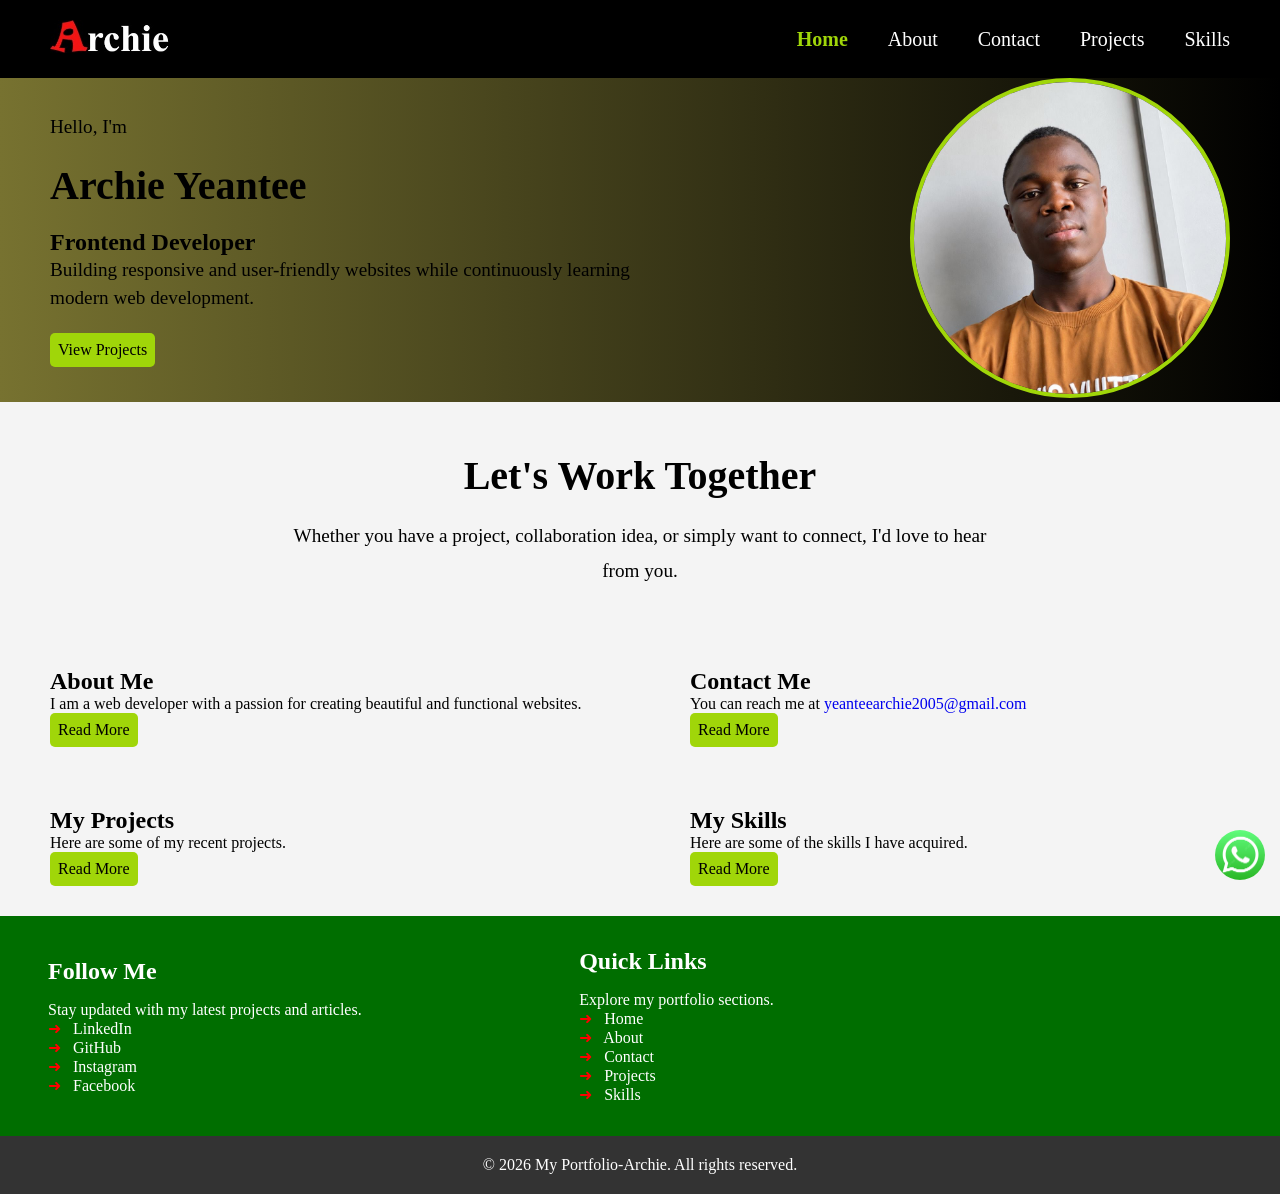
==== index.html @ 3b0dda95 "Initial portfolio upload" ====
<!DOCTYPE html>
<html lang="en">

<head>
    <meta charset="UTF-8">
    <meta name="viewport" content="width=device-width, initial-scale=1.0">
    <meta name="description"
        content="Frontend developer portfolio showcasing projects, skills and responsive web design work.">
    <title>Archie Yeantee | Frontend Developer</title>
    <link rel="stylesheet" href="styles.css">
</head>

<body>
    <header id="header">
        <div class="header-container">
            <a id="home" href="#home"><img src="images/logo.jpg" alt="Archie Yeantee Logo"></a>
            <nav class="nav-section">
                <a class="active" href="index.html">Home</a>
                <a href="about.html">About</a>
                <a href="contact.html">Contact</a>
                <a href="projects.html">Projects</a>
                <a href="skills.html">Skills</a>
            </nav>
        </div>
    </header>

    <section class="hero-section">

        <div class="hero-content">

            <p>Hello, I'm</p>

            <h1>Archie Yeantee</h1>

            <h2>Frontend Developer</h2>

            <p>
                Building responsive and user-friendly websites while
                continuously learning modern web development.
            </p>

            <a href="projects.html" class="hero-btn btn">
                View Projects
            </a>

        </div>

        <div class="hero-image">
            <img src="images/archie2.jpeg" alt="Archie Yeantee">
        </div>

    </section>

    <main>
        <section class="intro-section">

            <h1>Let's Work Together</h1>

            <p>
                Whether you have a project, collaboration idea,
                or simply want to connect, I'd love to hear from you.
            </p>

        </section>

        <section id="section-container">
            <section id="about">
                <h2>About Me</h2>
                <p>I am a web developer with a passion for creating beautiful and functional websites.</p>
                <a href="about.html" class="btn">
                    Read More
                </a>
            </section>

            <section id="contact">
                <h2>Contact Me</h2>
                <p>You can reach me at <a href="mailto:yeanteearchie2005@gmail.com" target="_blank"
                        rel="noopener noreferrer">yeanteearchie2005@gmail.com</a></p>

                <a href="contact.html" class="btn">
                    Read More
                </a>

            </section>

            <section id="projects">
                <h2>My Projects</h2>
                <p>Here are some of my recent projects.</p>
                <a href="projects.html" class="btn">
                    Read More
                </a>
            </section>

            <section id="skills">
                <h2>My Skills</h2>
                <p>Here are some of the skills I have acquired.</p>
                <a href="skills.html" class="btn">
                    Read More
                </a>
            </section>
        </section>

        <article class="article-container">
            <div id="social-media">
                <h2>Follow Me</h2>
                <p>Stay updated with my latest projects and articles.</p>
                <ul>

                    <li><a href="https://www.linkedin.com/in/archie-karpah-yeantee-6447b0268" target="_blank"
                            rel="noopener noreferrer"><span>➜</span> LinkedIn</a></li>
                    <li><a href="https://github.com/Archieyeantee" target="_blank"
                            rel="noopener noreferrer"><span>➜</span> GitHub</a></li>

                    <li><a href="https://www.instagram.com/archieyeantee/?__pwa=1#" target="_blank"
                            rel="noopener noreferrer"><span>➜</span>
                            Instagram</a></li>

                    <li><a href="https://www.facebook.com/archie.yeantee.1" target="_blank"
                            rel="noopener noreferrer"><span>➜</span> Facebook</a>
                    </li>
                </ul>
            </div>


            <div id="quick-link">
                <h2>Quick Links</h2>
                <p>Explore my portfolio sections.</p>
                <ul>
                    <li><a href="#home"><span>➜</span> Home</a></li>
                    <li><a href="about.html"><span>➜</span> About</a></li>
                    <li><a href="contact.html"><span>➜</span> Contact</a></li>
                    <li><a href="projects.html"><span>➜</span> Projects</a></li>
                    <li><a href="skills.html"><span>➜</span> Skills</a></li>
                </ul>
            </div>

            <div class="instant-whatsapp">
                <a href="https://wa.me/917696120946" target="_blank" rel="noopener noreferrer"><img
                        src="images/whatsapp-icon.jpg" alt="WhatsApp"></a>

            </div>

            <div>
                <button id="goTopBtn" title="Go to top"><span>⬆ Go To Top</span></button>
            </div>
        </article>
    </main>

    <footer>
        <p>&copy; 2026 My Portfolio-Archie. All rights reserved.</p>
    </footer>

    <script src="script.js"></script>
</body>

</html>
---- styles.css ----
html {
    scroll-behavior: smooth;
}

* {
    box-sizing: border-box;
    margin: 0;
    padding: 0;
    font-family: 'Times New Roman', Times, serif;
}

:root {
    --primary: #ff4d4d;
    --secondary: #00c853;
    --accent: #448aff;
    --dark: #121212;
    --card: #1e1e1e;
}

#header {
    /* height: 100vh; */
    /* background-image: url(images/background.jpg); */
    /* background-repeat: no-repeat;
    background-size: cover;
    background-position: center;
    background-color: #333;
    color: white; */
}

.hero-section {
    display: flex;
    /* gap:20px; */
    justify-content: space-between;
    align-items: center;
    /* height:80vh; */
    padding: 0 50px;
    background-image: linear-gradient(to right, #777230, #000000)
}

.hero-content h1 {
    font-size: 2.5rem;
    padding-bottom: 20px;
}

.hero-content p {
    font-size: 1.2rem;
    line-height: 1.5;
    padding-bottom: 20px;
}

.hero-content {
    max-width: 600px;
}

.hero-image img {
    width: 320px;
    height: 320px;
    object-fit: cover;
    border-radius: 50%;
    border: 4px solid #a0d609;
}

.intro-section {
    padding: 80px 20px;
    text-align: center;
    background: #f7f7f7;
}

.intro-section h1 {
    font-size: 3rem;
    margin-bottom: 20px;
}

.intro-section p {
    max-width: 700px;
    margin: auto;
    line-height: 1.8;
    font-size: 1.1rem;
}

@media(max-width:768px) {

    .hero-section {
        flex-direction: column-reverse;
        text-align: center;
        gap: 30px;
        height: auto;
        padding: 40px 20px;
    }

    .hero-image img {
        width: 220px;
        height: 220px;
    }

}

/*All pages navigations styling*/

.header-container {
    display: flex;
    flex-direction: column;
    justify-content: center;
    align-items: center;
    padding: 20px 50px 20px;
    background-color: #000000;
}

.header-container img {
    width: 120px;
    max-width: 100%;
    height: auto;
    cursor: pointer;
}

.header-container .nav-section {
    display: flex;
    flex-direction: column;
    gap: 18px;
    margin-top: 20px;
}

@media (min-width: 768px) {
    .header-container {
        font-size: 20px;
        flex-direction: row;
        justify-content: space-between;
    }

    .header-container .nav-section {
        display: flex;
        flex-direction: row;
        gap: 40px;
        margin-top: 0;
    }
}

.nav-section .active {
    color: #a0d609;
    font-weight: bold;
}

.intro h3 {
    padding-top: 2rem;
    padding-bottom: 1.5rem;
    font-size: 1.5rem;
}

.intro h1 {
    font-size: 2.5rem;
    margin-bottom: 20px;
}

#header span {
    color: #a0d609;
    font-weight: bolder;
}


.btn {
    display: inline-block;
    padding: 8px;
    background: #a0d609;
    color: black;
    border-radius: 5px;
    transition: all 0.5s;
}

.btn:hover {
    background-color: #5900ff;
    color: white;
    transform: translateY(4px);
}

/* Responsive Styles for Mobile Devices */
@media (max-width: 768px) {
    nav ul {
        display: flex;
        flex-direction: column;
        align-items: center;
    }

    nav ul li {
        margin-bottom: 10px;
    }

    .intro h1 {
        font-size: 2rem;
    }

    /*Hero section styling*/
    #hero h2 {
        padding: 50px 0 20px;
        text-align: center;
        font-size: 1.8rem;
        /* background-color: #f4f4f4; */
    }
}

/* Responsive Styles for Tablets and Desktops */
@media (min-width: 768px) {
    /* #header {
        padding: 2rem 2.5rem 0rem;
    } */

    .inner-head {
        display: flex;
        gap: 10px;
        justify-content: space-between;
        align-items: center;
    }

    .intro h1 {
        font-size: 4rem;
    }

    .intro h3 {
        padding-top: 19%;
        font-size: 2rem;
    }

    /*Hero section styling*/
    #hero h2 {
        padding: 80px 0 20px;
        text-align: center;
        font-size: 2.5rem;
        /* background-color: #f4f4f4; */
    }

    /*styling for the article container*/
    .article-container {
        display: flex;
        flex-direction: row;
        align-items: center;
        justify-content: space-between;

    }

    #section-container {
        display: grid;
        grid-template-columns: 1fr 1fr;
        grid-template-rows: 1fr 1fr;
    }

    #quick-link {
        margin-right: 4rem;
    }
}

/*styling for quick links section and social media icons*/
article li,
a {
    list-style: none;
    text-decoration: none;
}

article a {
    text-decoration: none;
}

article h2 {
    padding-bottom: 1rem;
}

article {
    display: flex;
    flex-direction: column;
    gap: 40px;
    padding: 2rem 3rem;
    background-color: rgb(0, 110, 0);
    color: white;
}

article span {
    color: rgb(255, 0, 0);
    margin-right: 0.5rem;
}

#social-media,
#quick-link {
    width: 40%;
}

#social-media a,
#quick-link a {
    color: white
}

#social-media a:hover,
#quick-link a:hover {
    color: blue
}

/*styling for quick links section and social media icons*/

/*whatsapp styling */
.instant-whatsapp img {
    position: fixed;
    bottom: 20px;
    right: 15px;
    width: 50px;
    border-radius: 50%;
}

/* Go to Top */
#goTopBtn {
    position: fixed;
    bottom: 20px;
    left: 15px;
    background-color: #8897a7;
    color: white;
    border: none;
    padding: 5px 5px;
    border-radius: 5px;
    cursor: pointer;
    font-size: 16px;
    display: none;
    /* hidden until scroll */
    box-shadow: 0 2px 5px rgba(0, 0, 0, 0.3);
}

#goTopBtn:hover {
    background-color: #0056b3;
    font-weight: bold;
}

/* Footer styling */
footer {
    background-color: #333;
    color: white;
    text-align: center;
    padding: 20px 0;
}

/* About section styling */
#about {
    padding: 30px 50px 30px;
    background-color: #f4f4f4;
}

/* Contact section styling */
#contact {
    padding: 30px 50px 30px;
    background-color: #f4f4f4;
}

#projects {
    padding: 30px 50px 30px;
    background-color: #f4f4f4;
}

#skills {
    padding: 30px 50px 30px;
    background-color: #f4f4f4;
}

/*Hero section styling*/
#hero {
    padding: 50px;
    text-align: center;
    background-color: #f4f4f4;
}


.nav-section a {
    color: white;
    text-decoration: none;
    /* font-size: 18px;
    cursor: pointer; */
    position: relative;
}

.nav-section a::after {
    content: "";
    position: absolute;
    left: 0;
    bottom: -4px;
    width: 0;
    height: 2px;
    background: #ff4d4d;
    transition: 0.3s;
}

.nav-section a:hover::after {
    width: 100%;
}

.nav-section a:hover,
.nav-section a:active {
    /* background-color: rgb(154, 255, 76); */
    color: blue;
}


/* --------------------------- about page ---------------------------------*/
.about-hero {
    margin-top: 3rem;
    margin-bottom: 1.5rem;
    text-align: center;
    font-size: 1.2rem;
    padding: 20px;
}

.about-hero h1 {
    margin-bottom: 8px;
    font-size: 2rem;
}

.my-photo-container {
    margin-left: 10px;
}

.my-photo-container>.my-picture {
    float: left;
    padding: 10px;
    /* padding: 15px 15px 50px; */
    width: 500px;
    height: auto;
    max-width: 100%;
    border-radius: 30px;
}

.about-hero-container {
    margin: 30px;
}

.about-me-sec h2,
.about-journey-sec h2,
.about-skill-sec h2 {
    text-align: center;
    padding-top: 1rem;
    padding-bottom: 1rem;
}

.about-me-sec,
.about-journey-sec,
.about-skill-sec {
    margin-bottom: 1.5rem;
    font-size: 1.1rem;
}

/*Responsive Styles for Tablets and Desktops */
@media (min-width: 768px) {
    .about-hero h1 {
        font-size: 2.5rem;
    }

    .about-hero p {
        font-size: 1.5rem;
    }

    .my-photo-container .my-picture {
        float: left;
        margin-right: 25px;
        width: 500px;
    }

    .my-photo-container {
        margin-left: 30px;
    }

    .about-me-sec h2,
    .about-journey-sec h2,
    .about-skill-sec h2 {
        text-align: left;
    }

    .about-me-sec,
    .about-journey-sec,
    .about-skill-sec {
        font-size: 1.3rem;
    }
}


/* ---------------------------- contact page ------------------------------ */

.intro-section {
    padding: 50px 20px;
    text-align: center;
    background-color: #f4f4f4;
}

.intro-section h1 {
    font-size: 2.5rem;
    margin-bottom: 20px;
}

.intro-section p {
    font-size: 1.2rem;
    color: #000000;
}

.contact-container {
    display: flex;
    flex-direction: row;
    justify-content: center;
    align-items: center;
    padding: 20px 50px 20px;
}

.contact-section {
    display: flex;
    flex-direction: column;
    justify-content: center;
    gap: 20px;
    align-items: center;
    padding: 20px 20px 20px 40px;
    font-size: 1.1rem;
    width: 400px;
    max-width: 100%;
    height: auto;
    background-color: #e7cece;
    border-radius: 5px;
    transition: transform .3s ease;
}

.contact-section:hover {
    transform: translateY(-8px);
}

.contact-btn {
    display: inline-block;
    padding: 10px 15px;
    background: #a0d609;
    color: black;
    border-radius: 5px;
}

.contact-section li,
.contact-section a {
    color: #000000;
    text-decoration: none;
    list-style: none;
}

.address-span {
    margin-left: 27px;
}



/*-----------------------Project page--------------------------- */
#projects-main-container {
    background-color: rgb(0, 0, 0);
    color: white;
}

.project-intro-section {
    padding: 50px 20px;
    text-align: center;
    line-height: 1.5;
    /* background-color: #f4f4f4; */
}

.project-intro-section>div {
    width: 60px;
    height: 4px;
    background-color: red;
    border-radius: 4px;
    margin: 0.5rem auto;
}

.project-filter-section {
    display: flex;
    justify-content: center;
    gap: 20px;
    flex-wrap: wrap;
    margin: 2.5rem 0rem 1.5rem;
}

.project-filter-section>div {
    background-color: white;
    color: black;
    outline-style: dashed;
    /* outline-color: rgb(251, 251, 255); */
    padding: 0.3rem 0.5rem;
    border-radius: 10px;
    cursor: pointer;
}

.project-filter-section>div:hover {
    background-color: rgb(255, 0, 0);
    color: white;
}

.project-filter-section>.active-filter {
    background-color: rgb(255, 0, 0);
    color: white;
}

#project-card-container {
    display: flex;
    flex-direction: column;
    justify-content: center;
    align-items: center;
    gap: 20px;
    margin-bottom: 2rem;
}

.project-card {
    background-color: rgb(20, 17, 17);
    border: none;
    width: 350px;
    max-width: 100%;
    min-height: 250px;
    border-radius: 15px;
    padding: 15px;
    transition: transform .3s ease;
    box-shadow: 0 4px 12px rgba(0, 0, 0, .3);
}

.project-card.portfolio-website-card {
    /* background-color: rgb(255, 0, 0); */
    margin-bottom: 1rem;
}

.project-card img {
    border: solid 1px rgb(80, 75, 75);
    width: 100%;
    max-width: 100%;
    height: 150px;
    border-radius: 10px;
}

/* Disabled button styling */

.disabled {
    pointer-events: none;
    opacity: 0.5;
    cursor: not-allowed;
}

.project-card h3 {
    margin-top: 1rem;
    margin-bottom: 0.5rem;
}

.stay-tuned-section {
    position: relative;
    text-align: left;
    background-color: rgb(3, 94, 8);
    background-color: rgb(17, 17, 17);
    border-radius: 10px;
    padding: 1rem;
    margin: 20px 20px 20px 13px;
}

.stay-tuned-section img {
    position: absolute;
    top: 25%;
    left: 10px;
    width: 50px;
    max-width: 100%;
    height: auto;
    border-radius: 50%;
}

.stay-tuned-text {
    margin-left: 50px;
    color: white;
    font-weight: bolder;
}

@media (min-width:768px) {
    #project-card-container {
        display: flex;
        gap: 20px;
        flex-direction: row;
        justify-content: center;
        align-items: center;
        padding: 0px 20px 0px 20px;
    }
}


/*------------------------Skill page--------------------------*/
#skill-page-body {
    background-color: rgb(0, 0, 0);
    color: white;
}

.skill-intro-hero {
    display: flex;
    flex-direction: column;
    justify-content: center;
    align-items: center;
    margin-bottom: 2rem;
}

.skill-intro-hero h1 {
    font-weight: bold;
}

.skill-intro-hero>div {
    width: 60px;
    height: 4px;
    background-color: red;
    border-radius: 4px;
}

#skill-container {
    display: flex;
    flex-direction: column;
    justify-content: center;
    align-items: center;
}

#grid-container {
    margin-left: 30px;
    margin-right: 30px;
    ;
}

#frontend-card {
    background-color: var(--primary);
    /* border: 5px solid rgb(255, 31, 31); */
    width: 100%;
    max-width: 350px;
    min-height: 250px;
    border-radius: 15px;
    position: relative;
}

.inner-frontend-backend-card {
    background-color: var(--card);
    /* border: 5px solid rgb(51, 47, 47); */
    border: none;
    width: 100%;
    max-width: 350px;
    ;
    min-height: 250px;
    border-radius: 15px;
    position: relative;
    top: 4px;
}

#color-card>.white {
    height: 25px;
    width: 25px;
    background-color: white;
    border-radius: 5px;
    position: relative;
}

.white>.red {
    height: 12px;
    width: 12px;
    background-color: red;
    position: relative;
    top: 6px;
    left: 6.4px;
}

#color-card {
    display: flex;
    gap: 10px;
    padding: 15px;
}

/* HTML-level-card and children styling*/
#level-container {
    /* width: 340px; */
    max-width: 100%;
    margin-left: 1rem;
    padding-right: 1rem;

}

#level-container .inner-level {
    display: flex;
    justify-content: space-between;
    /* padding-bottom: 10px; */
}

.level-card {
    background-color: white;
    padding: 0px 5px 0px;
    height: auto;
    border-radius: 15px;
    text-align: center;

}

.level-card>.level-advance {
    color: green;
}

.level-card>.level-intermediate {
    color: blue;
}

/*Begineer level styling in Frontend and Backend Card*/
.level-card>.level-Beginner {
    color: rgb(255, 0, 0);
}

/*Backend Card Styling*/
#backend-card {
    background-color: var(--secondary);
    /* border: 5px solid rgb(255, 31, 31); */
    width: 100%;
    max-width: 350px;
    min-height: 250px;
    border-radius: 15px;
    position: relative;
    margin-top: 1rem;
    margin-bottom: 1rem;
}

.white>.green {
    height: 12px;
    width: 12px;
    background-color: green;
    position: relative;
    top: 6px;
    left: 6.4px;
    border-radius: 50%;
}

#progress-explanation {
    margin-top: 1.5rem;
    background-color: rgb(3, 94, 8);
    border-radius: 10px;
}

#progress-explanation>div {
    margin-left: 0.4rem;
    background-color: rgb(0, 0, 0);
    border-bottom-right-radius: 10px;
    border-top-right-radius: 10px;
}

#progress-explanation p {
    padding: 0.5rem;
}


/*Tools and Design card styling */
#tools-platforms-card {
    background-color: var(--accent);
    width: 100%;
    max-width: 350px;
    min-height: 200px;
    border-radius: 15px;
    position: relative;
    margin-top: 1rem;
    margin-bottom: 1rem;
}

/*Interactive card styling*/
#frontend-card,
#backend-card,
#tools-platforms-card,
#Strengths,
#currently-learning {
    transition: all 0.5s ease;
}

#frontend-card:hover,
#backend-card:hover,
#tools-platforms-card:hover,
#Strengths:hover,
#currently-learning:hover {
    transform: translateY(-8px);
}

.inner-tools-and-design-card {
    background-color: var(--card);
    /* border: 5px solid rgb(51, 47, 47); */
    border: none;
    width: 100%;
    max-width: 350px;
    min-height: 200px;
    border-radius: 15px;
    position: relative;
    top: 4px;
}

.white>.blue {
    height: 5px;
    width: 15px;
    background-color: #0000ff;
    position: relative;
    top: 10px;
    left: 5px;
}


#tools-and-design {
    width: 100%;
    max-width: 400px;
    margin-left: 1rem;
    padding-right: 1rem;
}

.tools-cards {
    display: flex;
    flex-wrap: wrap;
    gap: 15px;

}

.tools-cards p {
    color: blue;
    background-color: white;
    width: 130px;
    max-width: 100%;
    padding: 0.1rem;
    text-align: center;
    border-radius: 50px;
    transition: 0.3s ease;
    cursor: pointer;
}

.tools-cards p:hover {
    transform: scale(1.05)
}

/*Strength card*/
#Strengths {
    background-color: rgba(26, 24, 24, 0.521);
    padding: 1rem;
    border-radius: 10px;
    margin: 20px;

}

#Strengths h2 {
    margin-bottom: 20px;
}

#Strengths p {
    background-color: rgba(49, 48, 48, 0.521);
    width: 170px;
    max-width: 100%;
    border: 1px solid rgb(80, 75, 75);
    padding: 0.4rem;
    border-radius: 10px;
}

#Strengths section {
    display: flex;
    flex-direction: row;
    gap: 20px;
    flex-wrap: wrap;
}

/*Currently Learning Card*/
#currently-learning {
    padding: 1rem;
    border-radius: 10px;
    border: 1px solid rgb(80, 75, 75);
    margin: 20px;
}

#currently-learning div {
    background-color: white;
    border-radius: 15px;
    width: 150px;
}

#currently-learning h2 {
    margin-bottom: 20px;
}

#currently-learning p {
    /* background-color: rgba(49, 48, 48, 0.521); */
    color: rgb(255, 81, 0);
    font-weight: bolder;
    max-width: 100%;
    padding-left: 0.7rem;
    padding-top: 0.4rem;
}

#currently-learning section {
    display: flex;
    flex-direction: row;
    gap: 20px;
    flex-wrap: wrap;
}

/*Responsive styling for laptop and desktop*/
@media (min-width:767px) {
    #skill-container {
        padding: 0px;
        display: flex;
        flex-direction: column;
        justify-content: center;
        align-items: center;
    }

    #grid-container {
        display: grid;
        column-gap: 30px;
        grid-template-rows: 1fr 1fr;
        grid-template-columns: 1fr 1fr;
        align-items: center;
    }

    #Strengths,
    #currently-learning {
        width: 830px;
    }

    #strenght-and-current-learning-grid-container {
        display: grid;
        grid-template-rows: 1fr 1fr;
    }
}
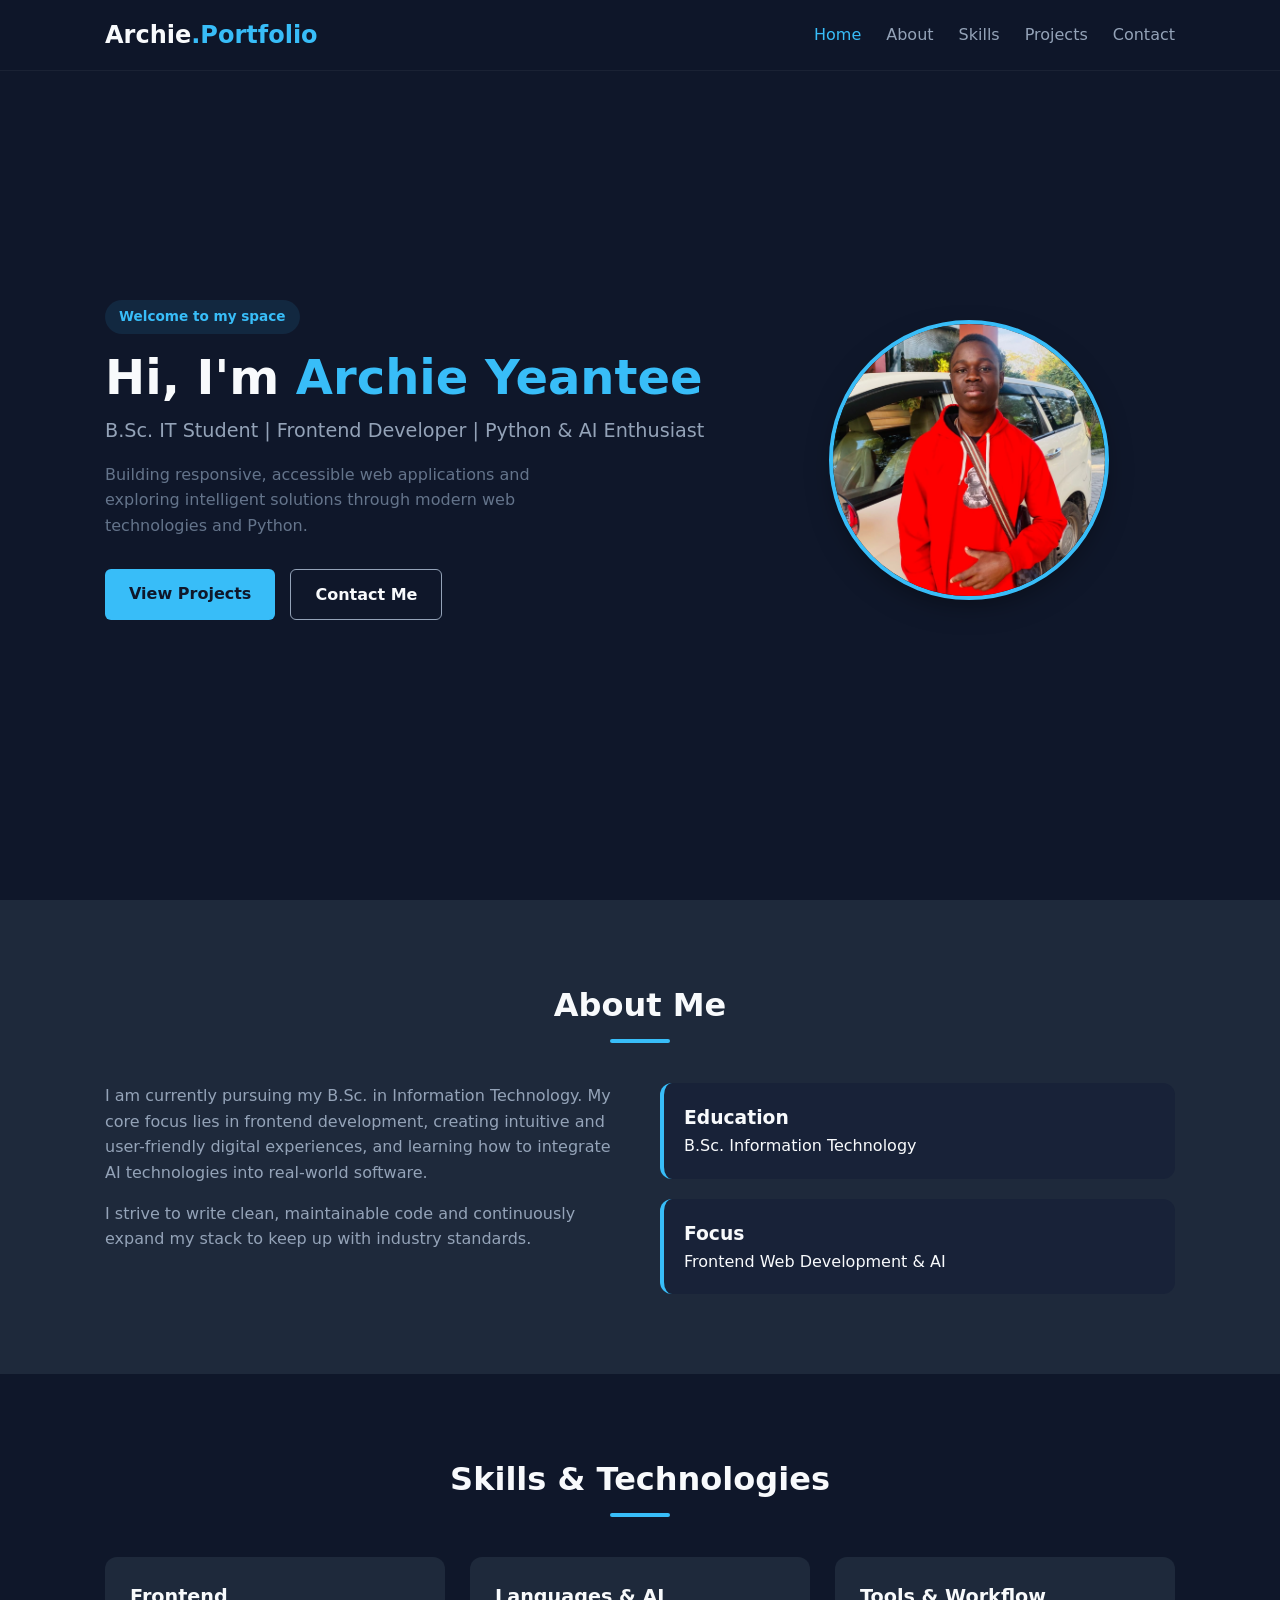
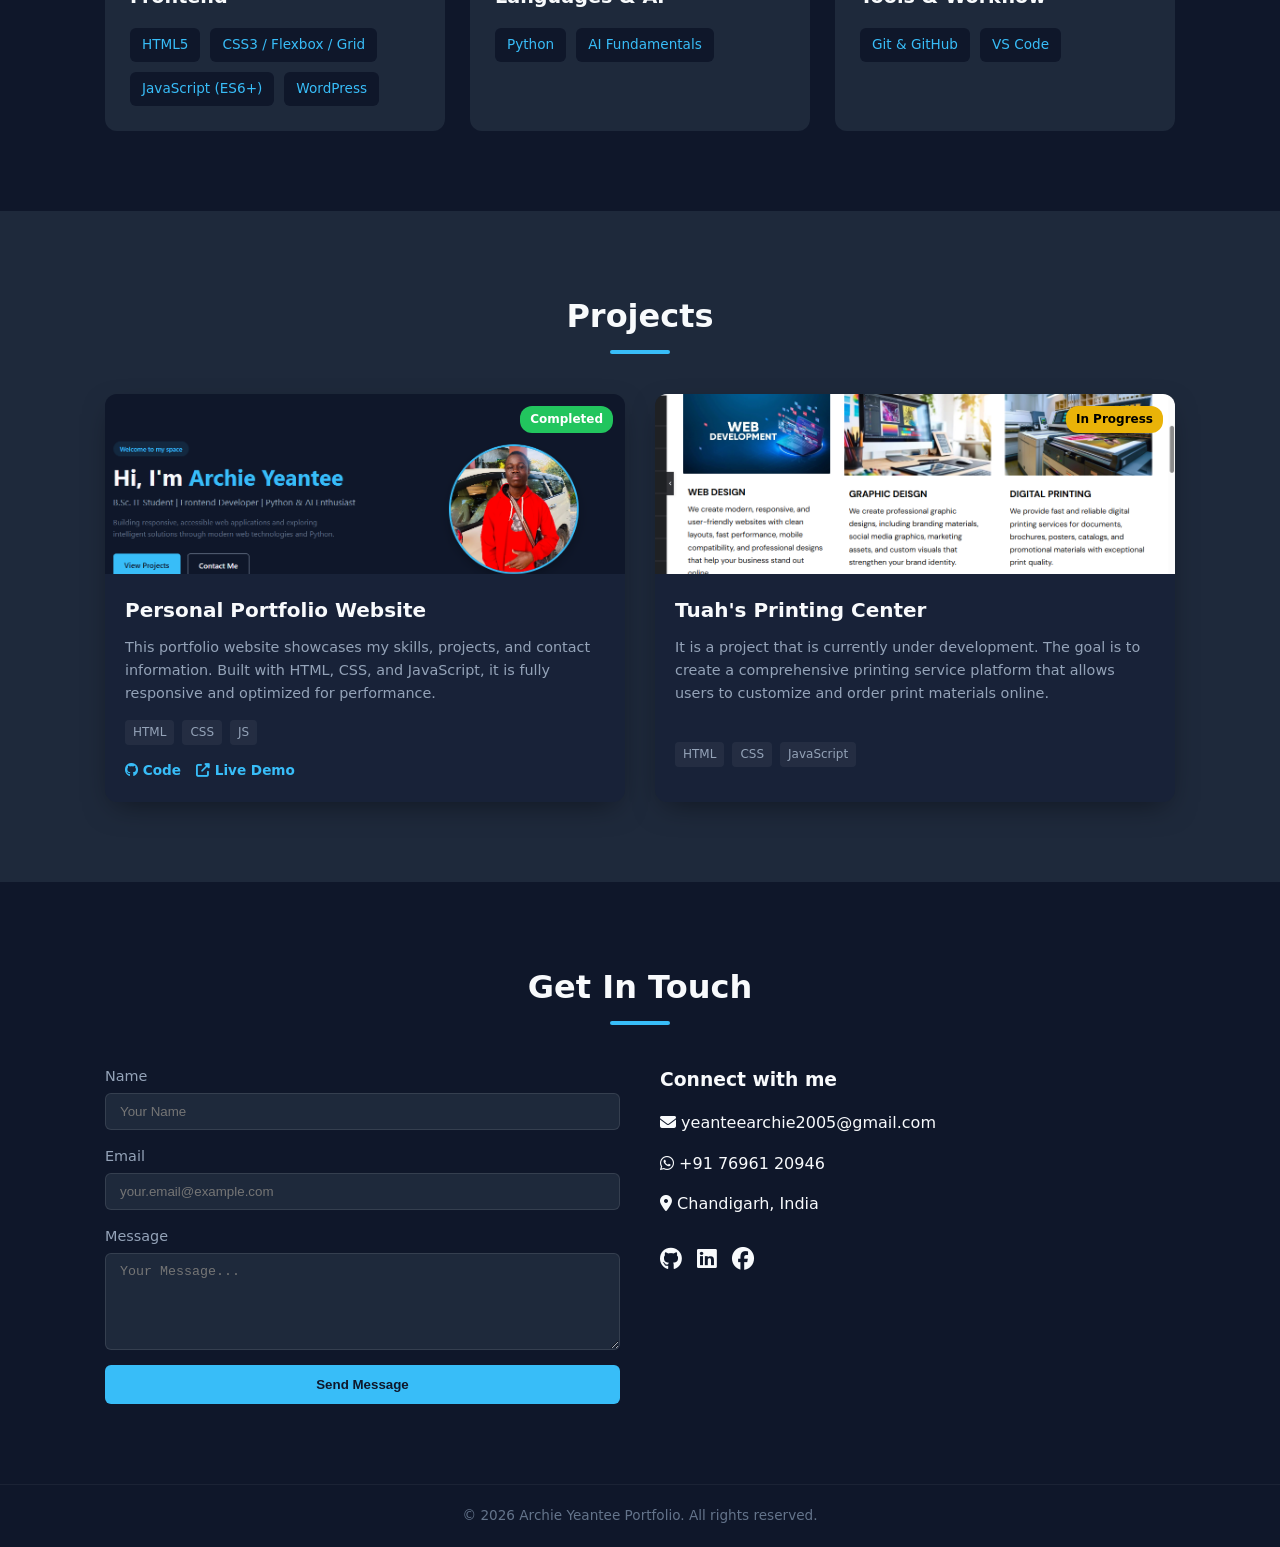
==== commit 4e0b8d62: "Rebuild portfolio website" ====
--- a/index.html
+++ b/index.html
@@ -5,152 +5,237 @@
     <meta charset="UTF-8">
     <meta name="viewport" content="width=device-width, initial-scale=1.0">
     <meta name="description"
-        content="Frontend developer portfolio showcasing projects, skills and responsive web design work.">
-    <title>Archie Yeantee | Frontend Developer</title>
-    <link rel="stylesheet" href="styles.css">
+        content="Portfolio of Archie Yeantee, a B.Sc. Information Technology student and aspiring software developer learning frontend development, Python, and AI.">
+    <title>Archie Yeantee | Developer Portfolio</title>
+    <!-- Stylesheet -->
+    <link rel="stylesheet" href="css/style.css">
+    <!-- Font Awesome for Icons (Optional/Recommended) -->
+    <link rel="stylesheet" href="https://cdnjs.cloudflare.com/ajax/libs/font-awesome/6.4.0/css/all.min.css">
+
 </head>
 
 <body>
-    <header id="header">
-        <div class="header-container">
-            <a id="home" href="#home"><img src="images/logo.jpg" alt="Archie Yeantee Logo"></a>
-            <nav class="nav-section">
-                <a class="active" href="index.html">Home</a>
-                <a href="about.html">About</a>
-                <a href="contact.html">Contact</a>
-                <a href="projects.html">Projects</a>
-                <a href="skills.html">Skills</a>
+
+    <!-- Header & Navigation -->
+    <header class="navbar">
+        <div class="container nav-container">
+            <a href="#home" class="logo">Archie<span>.Portfolio</span></a>
+            <button class="nav-toggle" id="navToggle" aria-label="toggle navigation">
+                <span class="hamburger"></span>
+            </button>
+            <nav class="nav-menu" id="navMenu">
+                <ul>
+                    <li><a href="#home" class="nav-link">Home</a></li>
+                    <li><a href="#about" class="nav-link">About</a></li>
+                    <li><a href="#skills" class="nav-link">Skills</a></li>
+                    <li><a href="#projects" class="nav-link">Projects</a></li>
+                    <li><a href="#contact" class="nav-link">Contact</a></li>
+                </ul>
             </nav>
         </div>
     </header>
 
-    <section class="hero-section">
-
-        <div class="hero-content">
-
-            <p>Hello, I'm</p>
-
-            <h1>Archie Yeantee</h1>
-
-            <h2>Frontend Developer</h2>
-
-            <p>
-                Building responsive and user-friendly websites while
-                continuously learning modern web development.
-            </p>
-
-            <a href="projects.html" class="hero-btn btn">
-                View Projects
-            </a>
-
+    <main>
+        <!-- Home / Hero Section -->
+        <section id="home" class="hero-section">
+            <div class="container hero-container">
+                <div class="hero-content">
+                    <span class="badge">Welcome to my space</span>
+                    <h1>Hi, I'm <span class="highlight">Archie Yeantee</span></h1>
+                    <p class="hero-subtitle">B.Sc. IT Student | Frontend Developer | Python & AI Enthusiast</p>
+                    <p class="hero-description">
+                        Building responsive, accessible web applications and exploring intelligent solutions through
+                        modern web technologies and Python.
+                    </p>
+                    <div class="hero-cta">
+                        <a href="#projects" class="btn btn-primary">View Projects</a>
+                        <a href="#contact" class="btn btn-secondary">Contact Me</a>
+                    </div>
+                </div>
+                <div class="hero-image-wrapper">
+                    <!-- EDIT: Replace src with your profile photo path (e.g., assets/images/profile.jpg) -->
+                    <img src="images/profile-placeholder.jpeg" alt="Profile Picture" class="hero-image">
+                </div>
+            </div>
+        </section>
+
+        <!-- About Section -->
+        <section id="about" class="about-section">
+            <div class="container">
+                <h2 class="section-title">About Me</h2>
+                <div class="about-grid">
+                    <div class="about-text">
+                        <p>
+                            I am currently pursuing my B.Sc. in Information Technology. My core focus lies in frontend
+                            development, creating intuitive and user-friendly digital experiences, and learning how to
+                            integrate AI technologies into real-world software.
+                        </p>
+                        <p>
+                            I strive to write clean, maintainable code and continuously expand my stack to keep up with
+                            industry standards.
+                        </p>
+                    </div>
+                    <div class="about-highlights">
+                        <div class="highlight-card">
+                            <h3>Education</h3>
+                            <p>B.Sc. Information Technology</p>
+                        </div>
+                        <div class="highlight-card">
+                            <h3>Focus</h3>
+                            <p>Frontend Web Development & AI</p>
+                        </div>
+                    </div>
+                </div>
+            </div>
+        </section>
+
+        <!-- Skills Section -->
+        <section id="skills" class="skills-section">
+            <div class="container">
+                <h2 class="section-title">Skills & Technologies</h2>
+                <div class="skills-grid">
+                    <div class="skill-category">
+                        <h3>Frontend</h3>
+                        <div class="tags">
+                            <span class="tag">HTML5</span>
+                            <span class="tag">CSS3 / Flexbox / Grid</span>
+                            <span class="tag">JavaScript (ES6+)</span>
+                            <span class="tag">WordPress</span>
+                        </div>
+                    </div>
+                    <div class="skill-category">
+                        <h3>Languages & AI</h3>
+                        <div class="tags">
+                            <span class="tag">Python</span>
+                            <span class="tag">AI Fundamentals</span>
+                        </div>
+                    </div>
+                    <div class="skill-category">
+                        <h3>Tools & Workflow</h3>
+                        <div class="tags">
+                            <span class="tag">Git & GitHub</span>
+                            <span class="tag">VS Code</span>
+                        </div>
+                    </div>
+                </div>
+            </div>
+        </section>
+
+        <!-- Projects Section -->
+        <section id="projects" class="projects-section">
+            <div class="container">
+                <h2 class="section-title">Projects</h2>
+                <div class="projects-grid">
+
+                    <!-- PROJECT CARD TEMPLATE (Copy/Paste to add more projects) -->
+                    <article class="project-card">
+                        <div class="project-image-container">
+                            <!-- EDIT: Replace src with your project preview image -->
+                            <img src="images/project-placeholder.png" alt="Project Preview" class="project-img">
+                            <span class="status-badge completed">Completed</span>
+                        </div>
+                        <div class="project-body">
+                            <h3 class="project-title">Personal Portfolio Website</h3>
+                            <p class="project-desc">
+                                This portfolio website showcases my skills, projects, and contact information. Built
+                                with HTML, CSS, and JavaScript, it is fully responsive and optimized for performance.
+                            </p>
+                            <div class="project-tech">
+                                <span class="tech-pill">HTML</span>
+                                <span class="tech-pill">CSS</span>
+                                <span class="tech-pill">JS</span>
+                            </div>
+                            <div class="project-links">
+                                <!-- EDIT: Update href links to your repositories and live demos -->
+                                <a href="#" target="_blank" class="btn-link"><i class="fab fa-github"></i> Code</a>
+                                <a href="#" target="_blank" class="btn-link"><i class="fas fa-external-link-alt"></i>
+                                    Live Demo</a>
+                            </div>
+                        </div>
+                    </article>
+                    <!-- END PROJECT CARD TEMPLATE -->
+
+                    <!-- Example In-Progress Card -->
+                    <article class="project-card">
+                        <div class="project-image-container">
+                            <img src="images/project-placeholder-2.png" alt="Project Preview" class="project-img">
+                            <span class="status-badge progress">In Progress</span>
+                        </div>
+                        <div class="project-body">
+                            <h3 class="project-title">Tuah's Printing Center</h3>
+                            <p class="project-desc">
+                                It is a project that is currently under development. The goal is to create a comprehensive printing service platform that allows users to customize and order print materials online.
+                            </p>
+                            <div class="project-tech">
+                                <span class="tech-pill">HTML</span>
+                                <span class="tech-pill">CSS</span>
+                                <span class="tech-pill">JavaScript</span>
+                            </div>
+                            <div class="project-links">
+                                <!-- <a href="#" target="_blank" class="btn-link"><i class="fab fa-github"></i> Code</a> -->
+                            </div>
+                        </div>
+                    </article>
+
+                </div>
+            </div>
+        </section>
+
+        <!-- Contact Section -->
+        <section id="contact" class="contact-section">
+            <div class="container">
+                <h2 class="section-title">Get In Touch</h2>
+                <div class="contact-container">
+                    <form class="contact-form" id="contactForm">
+                        <div class="form-group">
+                            <label for="name">Name</label>
+                            <input type="text" id="name" name="name" required placeholder="Your Name">
+                        </div>
+                        <div class="form-group">
+                            <label for="email">Email</label>
+                            <input type="email" id="email" name="email" required placeholder="your.email@example.com">
+                        </div>
+                        <div class="form-group">
+                            <label for="message">Message</label>
+                            <textarea id="message" name="message" rows="5" required
+                                placeholder="Your Message..."></textarea>
+                        </div>
+                        <button type="submit" class="btn btn-primary">Send Message</button>
+                    </form>
+                    <div class="contact-info">
+                        <h3>Connect with me</h3>
+                        <!-- EDIT: Replace with your actual email and social links -->
+                        <p><i class="fas fa-envelope"></i> yeanteearchie2005@gmail.com</p>
+                        <p><a href="https://wa.me/917696120946" target="_blank" rel="noopener noreferrer"><i
+                                    class="fa-brands fa-whatsapp"></i>
+                                +91 76961 20946 </a></p>
+                        <p><i class="fas fa-map-marker-alt"></i> Chandigarh, India</p>
+                        <div class="social-links">
+                            <a href="https://github.com/Archieyeantee" target="_blank" rel="noopener noreferrer"
+                                aria-label="GitHub"><i class="fab fa-github"></i></a>
+                            <a href="https://www.linkedin.com/in/archie-karpah-yeantee-6447b0268" target="_blank"
+                                rel="noopener noreferrer" aria-label="LinkedIn"><i class="fab fa-linkedin"></i></a>
+                            <a href="https://www.facebook.com/archie.yeantee.1" target="_blank"
+                                rel="noopener noreferrer" aria-label="Facebook"><i class="fab fa-facebook"></i></a>
+                        </div>
+                    </div>
+                </div>
+            </div>
+        </section>
+    </main>
+
+    <!-- Footer -->
+    <footer class="footer">
+        <div class="container">
+            <p>&copy; 2026 Archie Yeantee Portfolio. All rights reserved.</p>
         </div>
-
-        <div class="hero-image">
-            <img src="images/archie2.jpeg" alt="Archie Yeantee">
-        </div>
-
-    </section>
-
-    <main>
-        <section class="intro-section">
-
-            <h1>Let's Work Together</h1>
-
-            <p>
-                Whether you have a project, collaboration idea,
-                or simply want to connect, I'd love to hear from you.
-            </p>
-
-        </section>
-
-        <section id="section-container">
-            <section id="about">
-                <h2>About Me</h2>
-                <p>I am a web developer with a passion for creating beautiful and functional websites.</p>
-                <a href="about.html" class="btn">
-                    Read More
-                </a>
-            </section>
-
-            <section id="contact">
-                <h2>Contact Me</h2>
-                <p>You can reach me at <a href="mailto:yeanteearchie2005@gmail.com" target="_blank"
-                        rel="noopener noreferrer">yeanteearchie2005@gmail.com</a></p>
-
-                <a href="contact.html" class="btn">
-                    Read More
-                </a>
-
-            </section>
-
-            <section id="projects">
-                <h2>My Projects</h2>
-                <p>Here are some of my recent projects.</p>
-                <a href="projects.html" class="btn">
-                    Read More
-                </a>
-            </section>
-
-            <section id="skills">
-                <h2>My Skills</h2>
-                <p>Here are some of the skills I have acquired.</p>
-                <a href="skills.html" class="btn">
-                    Read More
-                </a>
-            </section>
-        </section>
-
-        <article class="article-container">
-            <div id="social-media">
-                <h2>Follow Me</h2>
-                <p>Stay updated with my latest projects and articles.</p>
-                <ul>
-
-                    <li><a href="https://www.linkedin.com/in/archie-karpah-yeantee-6447b0268" target="_blank"
-                            rel="noopener noreferrer"><span>➜</span> LinkedIn</a></li>
-                    <li><a href="https://github.com/Archieyeantee" target="_blank"
-                            rel="noopener noreferrer"><span>➜</span> GitHub</a></li>
-
-                    <li><a href="https://www.instagram.com/archieyeantee/?__pwa=1#" target="_blank"
-                            rel="noopener noreferrer"><span>➜</span>
-                            Instagram</a></li>
-
-                    <li><a href="https://www.facebook.com/archie.yeantee.1" target="_blank"
-                            rel="noopener noreferrer"><span>➜</span> Facebook</a>
-                    </li>
-                </ul>
-            </div>
-
-
-            <div id="quick-link">
-                <h2>Quick Links</h2>
-                <p>Explore my portfolio sections.</p>
-                <ul>
-                    <li><a href="#home"><span>➜</span> Home</a></li>
-                    <li><a href="about.html"><span>➜</span> About</a></li>
-                    <li><a href="contact.html"><span>➜</span> Contact</a></li>
-                    <li><a href="projects.html"><span>➜</span> Projects</a></li>
-                    <li><a href="skills.html"><span>➜</span> Skills</a></li>
-                </ul>
-            </div>
-
-            <div class="instant-whatsapp">
-                <a href="https://wa.me/917696120946" target="_blank" rel="noopener noreferrer"><img
-                        src="images/whatsapp-icon.jpg" alt="WhatsApp"></a>
-
-            </div>
-
-            <div>
-                <button id="goTopBtn" title="Go to top"><span>⬆ Go To Top</span></button>
-            </div>
-        </article>
-    </main>
-
-    <footer>
-        <p>&copy; 2026 My Portfolio-Archie. All rights reserved.</p>
     </footer>
 
-    <script src="script.js"></script>
+    <!-- Back to Top Button -->
+    <button id="backToTop" aria-label="Back to top"><i class="fas fa-arrow-up"></i></button>
+
+    <!-- Script -->
+    <script src="js/main.js"></script>
 </body>
 
 </html>
--- a/css/style.css
+++ b/css/style.css
@@ -0,0 +1,550 @@
+/* ==========================================================================
+   1. CSS VARIABLES & THEME SETUP
+   ========================================================================== */
+:root {
+    --bg-primary: #0f172a;
+    --bg-secondary: #1e293b;
+    --bg-card: #182238;
+    
+    --text-primary: #f8fafc;
+    --text-secondary: #94a3b8;
+    --text-muted: #64748b;
+    
+    --accent-color: #38bdf8;
+    --accent-hover: #0284c7;
+    --accent-alpha: rgba(56, 189, 248, 0.1);
+    
+    --status-completed: #22c55e;
+    --status-progress: #eab308;
+    
+    --font-main: 'Segoe UI', system-ui, -apple-system, sans-serif;
+    --radius-sm: 6px;
+    --radius-md: 12px;
+    --radius-lg: 20px;
+    
+    --transition: all 0.3s ease;
+    --shadow: 0 10px 30px -10px rgba(0, 0, 0, 0.5);
+}
+
+/* ==========================================================================
+   2. RESET & BASE STYLES
+   ========================================================================== */
+* {
+    margin: 0;
+    padding: 0;
+    box-sizing: border-box;
+}
+
+html {
+    scroll-behavior: smooth;
+}
+
+body {
+    font-family: var(--font-main);
+    background-color: var(--bg-primary);
+    color: var(--text-primary);
+    line-height: 1.6;
+    overflow-x: hidden;
+}
+
+a {
+    color: inherit;
+    text-decoration: none;
+}
+
+ul {
+    list-style: none;
+}
+
+img {
+    max-width: 100%;
+    display: block;
+}
+
+.container {
+    width: 90%;
+    max-width: 1100px;
+    margin: 0 auto;
+    padding: 0 15px;
+}
+
+section {
+    padding: 80px 0;
+}
+
+.section-title {
+    font-size: 2rem;
+    margin-bottom: 40px;
+    text-align: center;
+    position: relative;
+}
+
+.section-title::after {
+    content: '';
+    display: block;
+    width: 60px;
+    height: 4px;
+    background: var(--accent-color);
+    margin: 8px auto 0;
+    border-radius: 2px;
+}
+
+/* ==========================================================================
+   3. NAVIGATION BAR
+   ========================================================================== */
+.navbar {
+    position: fixed;
+    top: 0;
+    left: 0;
+    width: 100%;
+    background-color: rgba(15, 23, 42, 0.9);
+    backdrop-filter: blur(10px);
+    z-index: 1000;
+    border-bottom: 1px solid rgba(255, 255, 255, 0.05);
+}
+
+.nav-container {
+    display: flex;
+    justify-content: space-between;
+    align-items: center;
+    height: 70px;
+}
+
+.logo {
+    font-size: 1.5rem;
+    font-weight: 700;
+}
+
+.logo span {
+    color: var(--accent-color);
+}
+
+.nav-menu ul {
+    display: flex;
+    gap: 25px;
+}
+
+.nav-link {
+    color: var(--text-secondary);
+    font-weight: 500;
+    transition: var(--transition);
+}
+
+.nav-link:hover,
+.nav-link.active {
+    color: var(--accent-color);
+}
+
+/* Mobile Toggle */
+.nav-toggle {
+    display: none;
+    background: none;
+    border: none;
+    cursor: pointer;
+}
+
+.hamburger {
+    display: block;
+    width: 25px;
+    height: 3px;
+    background: var(--text-primary);
+    position: relative;
+    transition: var(--transition);
+}
+
+.hamburger::before,
+.hamburger::after {
+    content: '';
+    position: absolute;
+    width: 25px;
+    height: 3px;
+    background: var(--text-primary);
+    transition: var(--transition);
+}
+
+.hamburger::before { transform: translateY(-8px); }
+.hamburger::after { transform: translateY(8px); }
+
+/* ==========================================================================
+   4. HERO SECTION
+   ========================================================================== */
+.hero-section {
+    min-height: 100vh;
+    display: flex;
+    align-items: center;
+    padding-top: 100px;
+}
+
+.hero-container {
+    display: grid;
+    grid-template-columns: 1.2fr 0.8fr;
+    gap: 40px;
+    align-items: center;
+}
+
+.badge {
+    background-color: var(--accent-alpha);
+    color: var(--accent-color);
+    padding: 6px 14px;
+    border-radius: 20px;
+    font-size: 0.85rem;
+    font-weight: 600;
+    display: inline-block;
+    margin-bottom: 15px;
+}
+
+.hero-content h1 {
+    font-size: 3rem;
+    line-height: 1.2;
+    margin-bottom: 10px;
+}
+
+.highlight {
+    color: var(--accent-color);
+}
+
+.hero-subtitle {
+    font-size: 1.2rem;
+    color: var(--text-secondary);
+    margin-bottom: 15px;
+}
+
+.hero-description {
+    color: var(--text-muted);
+    margin-bottom: 30px;
+    max-width: 500px;
+}
+
+.hero-cta {
+    display: flex;
+    gap: 15px;
+}
+
+.btn {
+    padding: 12px 24px;
+    border-radius: var(--radius-sm);
+    font-weight: 600;
+    display: inline-block;
+    cursor: pointer;
+    transition: var(--transition);
+    border: none;
+}
+
+.btn-primary {
+    background-color: var(--accent-color);
+    color: var(--bg-primary);
+}
+
+.btn-primary:hover {
+    background-color: var(--accent-hover);
+}
+
+.btn-secondary {
+    background-color: transparent;
+    color: var(--text-primary);
+    border: 1px solid var(--text-secondary);
+}
+
+.btn-secondary:hover {
+    border-color: var(--accent-color);
+    color: var(--accent-color);
+}
+
+.hero-image-wrapper {
+    display: flex;
+    justify-content: center;
+}
+
+.hero-image {
+    width: 280px;
+    height: 280px;
+    border-radius: 50%;
+    object-fit: cover;
+    border: 4px solid var(--accent-color);
+    box-shadow: var(--shadow);
+}
+
+/* ==========================================================================
+   5. ABOUT & SKILLS SECTIONS
+   ========================================================================== */
+.about-section {
+    background-color: var(--bg-secondary);
+}
+
+.about-grid {
+    display: grid;
+    grid-template-columns: 1fr 1fr;
+    gap: 40px;
+}
+
+.about-text p {
+    color: var(--text-secondary);
+    margin-bottom: 15px;
+}
+
+.about-highlights {
+    display: flex;
+    flex-direction: column;
+    gap: 20px;
+}
+
+.highlight-card {
+    background-color: var(--bg-card);
+    padding: 20px;
+    border-radius: var(--radius-md);
+    border-left: 4px solid var(--accent-color);
+}
+
+.skills-grid {
+    display: grid;
+    grid-template-columns: repeat(auto-fit, minmax(280px, 1fr));
+    gap: 25px;
+}
+
+.skill-category {
+    background-color: var(--bg-secondary);
+    padding: 25px;
+    border-radius: var(--radius-md);
+}
+
+.skill-category h3 {
+    margin-bottom: 15px;
+    font-size: 1.2rem;
+}
+
+.tags {
+    display: flex;
+    flex-wrap: wrap;
+    gap: 10px;
+}
+
+.tag {
+    background-color: var(--bg-primary);
+    color: var(--accent-color);
+    padding: 6px 12px;
+    border-radius: var(--radius-sm);
+    font-size: 0.85rem;
+}
+
+/* ==========================================================================
+   6. PROJECTS SECTION (GRID & CARDS)
+   ========================================================================== */
+.projects-section {
+    background-color: var(--bg-secondary);
+}
+
+.projects-grid {
+    display: grid;
+    grid-template-columns: repeat(auto-fit, minmax(300px, 1fr));
+    gap: 30px;
+}
+
+.project-card {
+    background-color: var(--bg-card);
+    border-radius: var(--radius-md);
+    overflow: hidden;
+    box-shadow: var(--shadow);
+    transition: var(--transition);
+    display: flex;
+    flex-direction: column;
+}
+
+.project-card:hover {
+    transform: translateY(-5px);
+}
+
+.project-image-container {
+    position: relative;
+    height: 180px;
+}
+
+.project-img {
+    width: 100%;
+    height: 100%;
+    object-fit: cover;
+}
+
+.status-badge {
+    position: absolute;
+    top: 12px;
+    right: 12px;
+    font-size: 0.75rem;
+    font-weight: 700;
+    padding: 4px 10px;
+    border-radius: 12px;
+    color: #fff;
+}
+
+.status-badge.completed { background-color: var(--status-completed); }
+.status-badge.progress { background-color: var(--status-progress); color: #000; }
+
+.project-body {
+    padding: 20px;
+    display: flex;
+    flex-direction: column;
+    flex-grow: 1;
+}
+
+.project-title {
+    font-size: 1.25rem;
+    margin-bottom: 10px;
+}
+
+.project-desc {
+    color: var(--text-secondary);
+    font-size: 0.9rem;
+    margin-bottom: 15px;
+    flex-grow: 1;
+}
+
+.project-tech {
+    display: flex;
+    gap: 8px;
+    margin-bottom: 15px;
+    flex-wrap: wrap;
+}
+
+.tech-pill {
+    font-size: 0.75rem;
+    background-color: rgba(255, 255, 255, 0.05);
+    color: var(--text-secondary);
+    padding: 3px 8px;
+    border-radius: 4px;
+}
+
+.project-links {
+    display: flex;
+    gap: 15px;
+}
+
+.btn-link {
+    font-size: 0.85rem;
+    color: var(--accent-color);
+    font-weight: 600;
+}
+
+.btn-link:hover {
+    text-decoration: underline;
+}
+
+/* ==========================================================================
+   7. CONTACT & FOOTER
+   ========================================================================== */
+.contact-container {
+    display: grid;
+    grid-template-columns: 1fr 1fr;
+    gap: 40px;
+}
+
+.contact-form {
+    display: flex;
+    flex-direction: column;
+    gap: 15px;
+}
+
+.form-group {
+    display: flex;
+    flex-direction: column;
+    gap: 5px;
+}
+
+.form-group label {
+    font-size: 0.9rem;
+    color: var(--text-secondary);
+}
+
+.form-group input,
+.form-group textarea {
+    background-color: var(--bg-secondary);
+    border: 1px solid rgba(255, 255, 255, 0.1);
+    padding: 10px 14px;
+    border-radius: var(--radius-sm);
+    color: var(--text-primary);
+    outline: none;
+}
+
+.form-group input:focus,
+.form-group textarea:focus {
+    border-color: var(--accent-color);
+}
+
+.contact-info {
+    display: flex;
+    flex-direction: column;
+    gap: 15px;
+}
+
+.social-links {
+    display: flex;
+    gap: 15px;
+    font-size: 1.4rem;
+    margin-top: 10px;
+}
+
+.social-links a:hover {
+    color: var(--accent-color);
+}
+
+.footer {
+    text-align: center;
+    padding: 20px 0;
+    border-top: 1px solid rgba(255, 255, 255, 0.05);
+    color: var(--text-muted);
+    font-size: 0.85rem;
+}
+
+#backToTop {
+    position: fixed;
+    bottom: 25px;
+    right: 25px;
+    background-color: var(--accent-color);
+    color: var(--bg-primary);
+    border: none;
+    width: 40px;
+    height: 40px;
+    border-radius: 50%;
+    cursor: pointer;
+    display: none;
+    align-items: center;
+    justify-content: center;
+    z-index: 999;
+}
+
+/* ==========================================================================
+   8. RESPONSIVE BREAKPOINTS
+   ========================================================================== */
+@media (max-width: 768px) {
+    .nav-toggle {
+        display: block;
+    }
+    
+    .nav-menu {
+        position: absolute;
+        top: 70px;
+        right: -100%;
+        width: 70%;
+        height: calc(100vh - 70px);
+        background-color: var(--bg-secondary);
+        transition: var(--transition);
+        padding: 40px 20px;
+    }
+
+    .nav-menu.active {
+        right: 0;
+    }
+
+    .nav-menu ul {
+        flex-direction: column;
+        gap: 20px;
+    }
+
+    .hero-container,
+    .about-grid,
+    .contact-container {
+        grid-template-columns: 1fr;
+    }
+
+    .hero-content h1 {
+        font-size: 2.2rem;
+    }
+}
